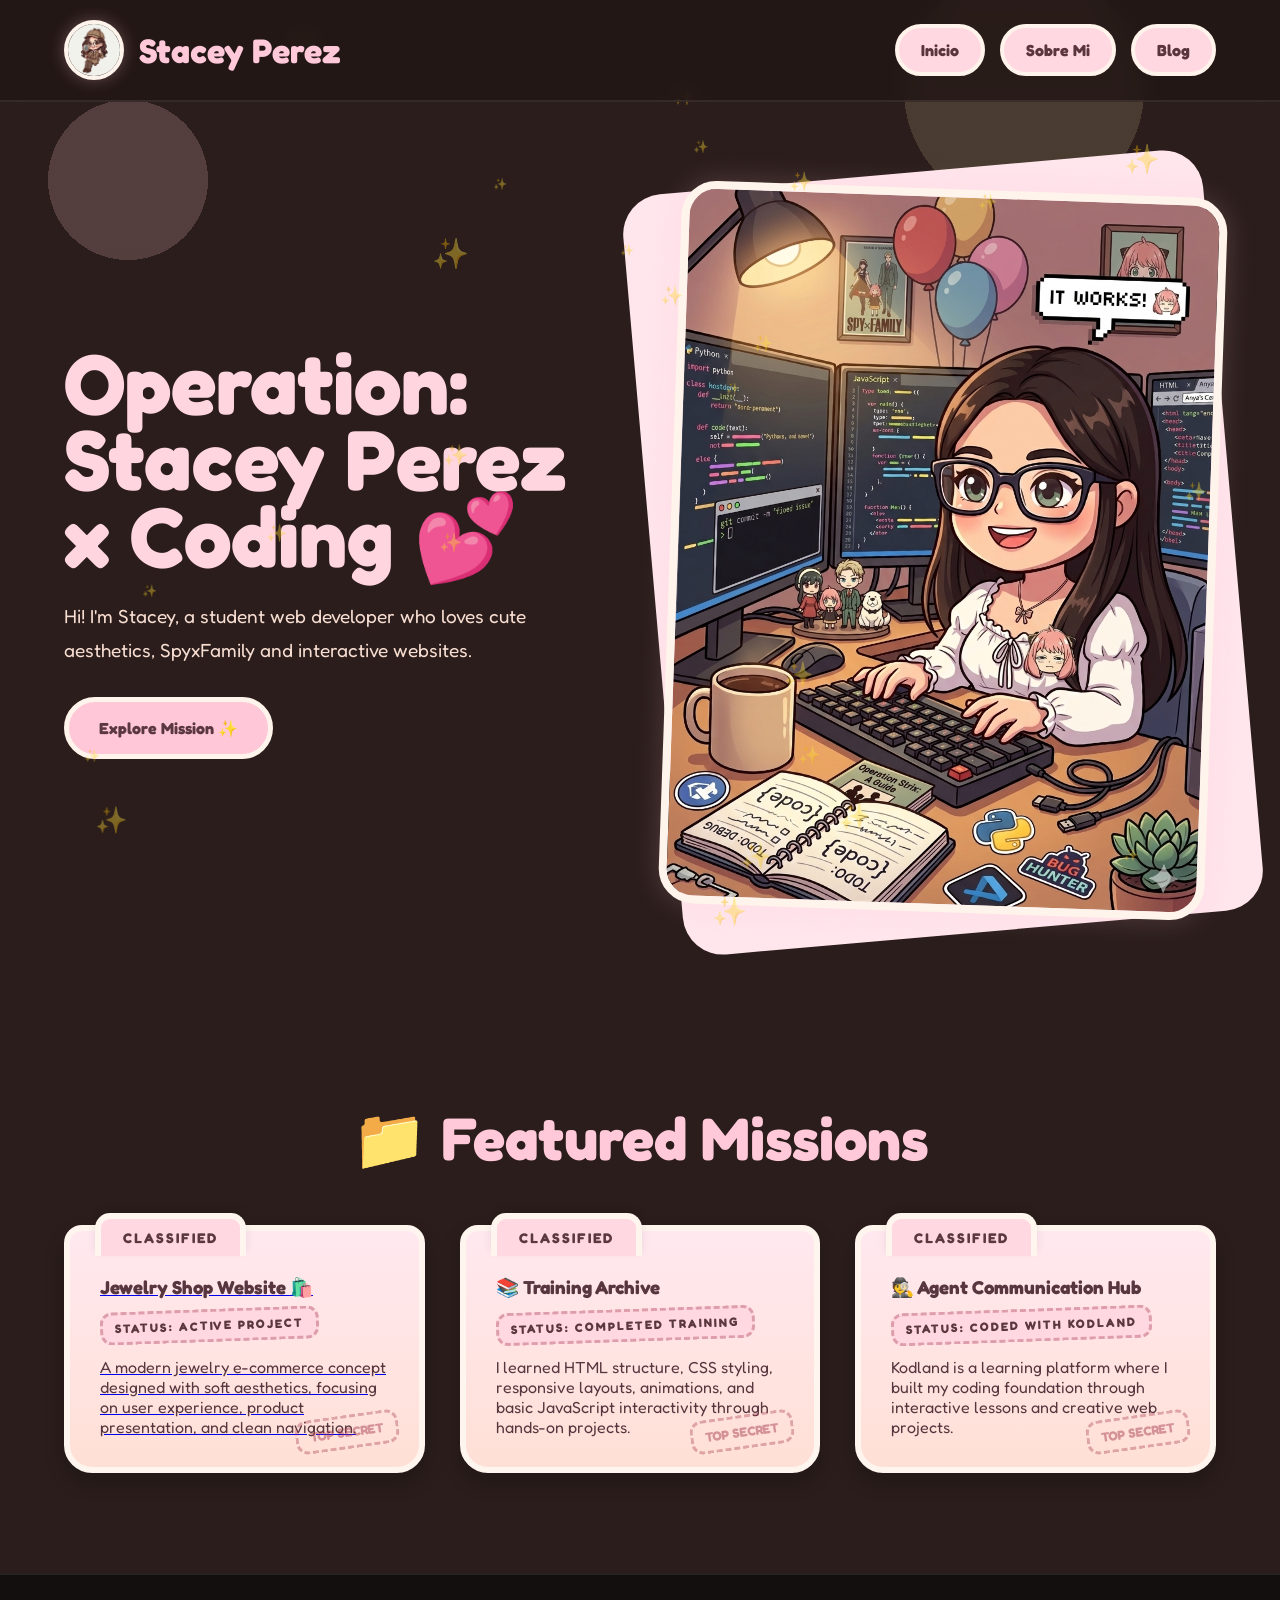
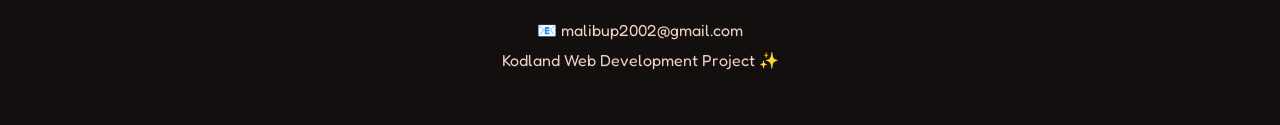
==== index.html @ d01a27fc "MI PORTFOLIO FILES" ====
<!DOCTYPE html>
<html lang="en">
<head>
  <meta charset="UTF-8" />
  <meta name="viewport" content="width=device-width, initial-scale=1.0"/>
  <title>Stacey Perez's Portfolio</title>

  <link rel="stylesheet" href="style.css">
</head>

<body>

<header>

  <nav>

    <div class="logo">

  <img
    src="chibi logo.png"
    alt="Stacey Perez Logo"
  >

  <h1>Stacey Perez</h1>

</div>

    <div class="menu">
      <a href="index.html">Inicio</a>
      <a href="about.html">Sobre Mi</a>
      <a href="blog.html">Blog</a>
    </div>

  </nav>

</header>

<section class="hero">

  <div class="hero-text">

    <h2>
      Operation:<br>
      Stacey Perez x Coding 💕
    </h2>

    <p>
      Hi! I'm Stacey, a student web developer who loves
      cute aesthetics, SpyxFamily and interactive websites.
    </p>

    <a href="about.html" class="button">
      Explore Mission ✨
    </a>

  </div>

  <div class="hero-image">

    <img
      src="chibi coding inicio.png"
      alt="Stacey x Coding"
    >

  </div>

</section>

<section class="projects">

  <h2>📁 Featured Missions</h2>

  <div class="project-grid">

  <!-- CARD 1 -->
  <a href="https://staceyperez15.github.io/" target="_blank" class="card-link">
    <div class="card">

      <h3>Jewelry Shop Website 🛍️</h3>
      <h4 class="status">STATUS: ACTIVE PROJECT</h4>

      <p>
        A modern jewelry e-commerce concept designed with soft aesthetics, focusing on user experience, product presentation, and clean navigation.
      </p>

    </div>
  </a>

  <!-- CARD 2 -->
  <div class="card">

    <h3>📚 Training Archive</h3>

    <h4 class="status">STATUS: COMPLETED TRAINING</h4>

    <p>
      I learned HTML structure, CSS styling, responsive layouts, animations, and basic JavaScript interactivity through hands-on projects.
    </p>

  </div>

  <!-- CARD 3 -->
  <div class="card">

    <h3>🕵️ Agent Communication Hub</h3>

    <h4 class="status">STATUS: CODED WITH KODLAND</h4>

    <p>
      Kodland is a learning platform where I built my coding foundation through interactive lessons and creative web projects.
    </p>

  </div>

</div>

</section>

<footer>

  <p>📧 malibup2002@gmail.com</p>

  <p>
    Kodland Web Development Project ✨
  </p>

</footer>

<script src="script.js"></script>

</body>
</html>
---- style.css ----
@import url('https://fonts.googleapis.com/css2?family=Fredoka:wght@400;500;700&display=swap');

*{
  margin:0;
  padding:0;
  box-sizing:border-box;
}

body{
  font-family:'Fredoka',sans-serif;
  background:#2a1d1b;
  color:#fff4eb;
  overflow-x:hidden;
}

/* background */

body::before{
  content:"";
  position:fixed;
  inset:0;

  background:
    radial-gradient(circle at 10% 20%, rgba(255,192,203,.2) 0 80px, transparent 80px),
    radial-gradient(circle at 80% 10%, rgba(255,238,180,.15) 0 120px, transparent 120px),
    radial-gradient(circle at 70% 70%, rgba(255,210,220,.15) 0 90px, transparent 90px);

  z-index:-2;
}

/* navbar */

.logo{
  display:flex;
  align-items:center;
  gap:15px;
}

.logo img{
  width:60px;
  height:60px;

  object-fit:cover;

  border-radius:50%;

  border:4px solid #fff4eb;

  background:#ffd8e1;

  box-shadow:0 0 15px rgba(255,192,203,.3);
}

header{
  position:sticky;
  top:0;
  z-index:999;

  background:rgba(35,23,22,.85);
  backdrop-filter:blur(10px);

  border-bottom:2px solid rgba(255,255,255,.08);

  padding:20px 5%;
}

nav{
  display:flex;
  justify-content:space-between;
  align-items:center;
}

nav h1{
  font-size:34px;
  color:#ffc9da;
}

.menu{
  display:flex;
  gap:15px;
}

.menu a{
  text-decoration:none;

  background:#ffd8e1;
  color:#5a353d;

  padding:12px 22px;

  border-radius:999px;

  border:4px solid #fff3eb;

  font-weight:bold;

  transition:.3s;
}

.menu a:hover{
  transform:translateY(-4px) rotate(-2deg);
}

/* hero */

.hero{
  width:90%;
  max-width:1350px;

  margin:auto;
  min-height:100vh;

  display:grid;
  grid-template-columns:repeat(auto-fit,minmax(320px,1fr));

  align-items:center;
  gap:60px;

  padding:80px 0;
}

.hero-text h2{
  font-size:85px;
  line-height:.9;

  color:#ffd5e0;

  margin-bottom:25px;
}

.hero-text p{
  font-size:19px;
  line-height:1.8;

  color:#f7ddd1;

  margin-bottom:30px;
}

.button{
  display:inline-block;

  background:#ffc7d7;
  color:#5b3840;

  padding:16px 30px;

  border-radius:999px;

  border:5px solid #fff4eb;

  text-decoration:none;

  font-weight:bold;

  transition:.3s;
}

.button:hover{
  transform:scale(1.08);
}

/* image */

.hero-image{
  position:relative;
}

.hero-image::before{
  content:"";

  position:absolute;
  inset:-18px;

  background:#ffe5ec;

  border-radius:40px;

  transform:rotate(-5deg);

  z-index:-1;
}

.hero-image img{
  width:100%;

  border-radius:35px;

  border:8px solid #fff4eb;

  transform:rotate(2deg);

  box-shadow:0 0 30px rgba(255,192,203,.2);
}

/* sections */

.projects,
.blog-page,
.about-page{
  width:90%;
  max-width:1350px;

  margin:auto;
  padding:100px 0;
}

.projects h2,
.blog-page h2,
.about-text h2{
  text-align:center;
  font-size:60px;
  margin-bottom:50px;
}

/* individual colors */
.projects h2{
  color:#ffc9da;
}

.blog-page h2{
  color:#ffc9da;
}

.about-text h2{
  color:#5b3840;
}

/* grids */

.project-grid,
.blog-grid{
  display:grid;
  grid-template-columns:repeat(auto-fit,minmax(280px,1fr));
  gap:35px;
}

/* cards */
.card,
.blog-card{
  position:relative;

  background:linear-gradient(#ffe8ef,#ffe0d6);

  color:#58363f;

  padding:45px 30px 30px;

  border-radius:18px 18px 28px 28px;

  border:6px solid #fff5ef;

  box-shadow:0 10px 20px rgba(0,0,0,.18);

  transition:.3s;

  overflow:visible;
}

.about-text{
  position:relative;

  background:linear-gradient(#ffe8ef,#ffe0d6);

  color:#58363f;

  padding:55px 35px 35px;

  border-radius:18px 18px 28px 28px;

  border:6px solid #fff5ef;

  box-shadow:0 10px 20px rgba(0,0,0,.18);

  transition:.3s;

  overflow:visible;
}

/* folder tab */
.about-text::before{
  content:"AGENT PROFILE";

  position:absolute;

  top:-18px;
  left:25px;

  background:#ffd8e1;

  color:#5b3840;

  padding:10px 22px;

  border-radius:15px 15px 0 0;

  border:6px solid #fff5ef;
  border-bottom:none;

  font-size:14px;
  font-weight:bold;
  letter-spacing:2px;

  box-shadow:0 -4px 10px rgba(0,0,0,.08);
}

/* hover */
.about-text:hover{
  transform:translateY(-10px) rotate(-1deg);
}

/* stamp */
.about-text::after{
  content:"CONFIDENTIAL";

  position:absolute;

  bottom:20px;
  right:25px;

  font-size:13px;
  font-weight:bold;

  color:rgba(160,50,70,.45);

  border:3px dashed rgba(160,50,70,.35);

  padding:6px 12px;

  border-radius:12px;

  transform:rotate(-8deg);
}

/* folder tab */

.card::before,
.blog-card::before{
  content:"CLASSIFIED";

  position:absolute;

  top:-18px;
  left:25px;

  background:#ffd8e1;

  color:#5b3840;

  padding:10px 22px;

  border-radius:15px 15px 0 0;

  border:6px solid #fff5ef;
  border-bottom:none;

  font-size:14px;
  font-weight:bold;
  letter-spacing:2px;

  box-shadow:0 -4px 10px rgba(0,0,0,.08);
}

/* hover */

.card:hover,
.blog-card:hover,
.about-text:hover{
  transform:translateY(-10px) rotate(-1deg);
}

/* optional stamp */

.card::after{
  content:"TOP SECRET";

  position:absolute;

  bottom:18px;
  right:20px;

  font-size:13px;
  font-weight:bold;

  color:rgba(160,50,70,.45);

  border:3px dashed rgba(160,50,70,.35);

  padding:6px 12px;

  border-radius:12px;

  transform:rotate(-8deg);
}

.status{
  display:inline-block;

  margin:10px 0 15px;

  padding:6px 12px;

  font-size:12px;
  letter-spacing:2px;
  font-weight:bold;

  color:#5b3840;

  background:#ffd8e1;

  border:3px dashed rgba(160,50,70,.35);

  border-radius:12px;

  transform:rotate(-2deg);
}

/* about */

.about-page{
  display:grid;
  grid-template-columns:repeat(auto-fit,minmax(320px,1fr));
  gap:50px;
  align-items:center;
}

.about-image img{
  width:100%;

  border-radius:35px;

  border:8px solid #fff4eb;

  transform:rotate(3deg);
}

/* footer */

footer{
  background:#140f0f;

  text-align:center;

  padding:45px 5%;

  border-top:2px solid rgba(255,255,255,.08);
}

footer p{
  color:#ecd3c6;
  margin-bottom:10px;
}

.typing::after{
  content:"|";
  margin-left:5px;
  animation:blink 0.8s infinite;
  color:#5b3840;
  font-weight:bold;
}

@keyframes blink{
  0%,50%{opacity:1;}
  51%,100%{opacity:0;}
}

/* mobile */

@media(max-width:768px){

  nav{
    flex-direction:column;
    gap:20px;
  }

  .menu{
    flex-wrap:wrap;
    justify-content:center;
  }

  .hero-text h2{
    font-size:58px;
  }

}
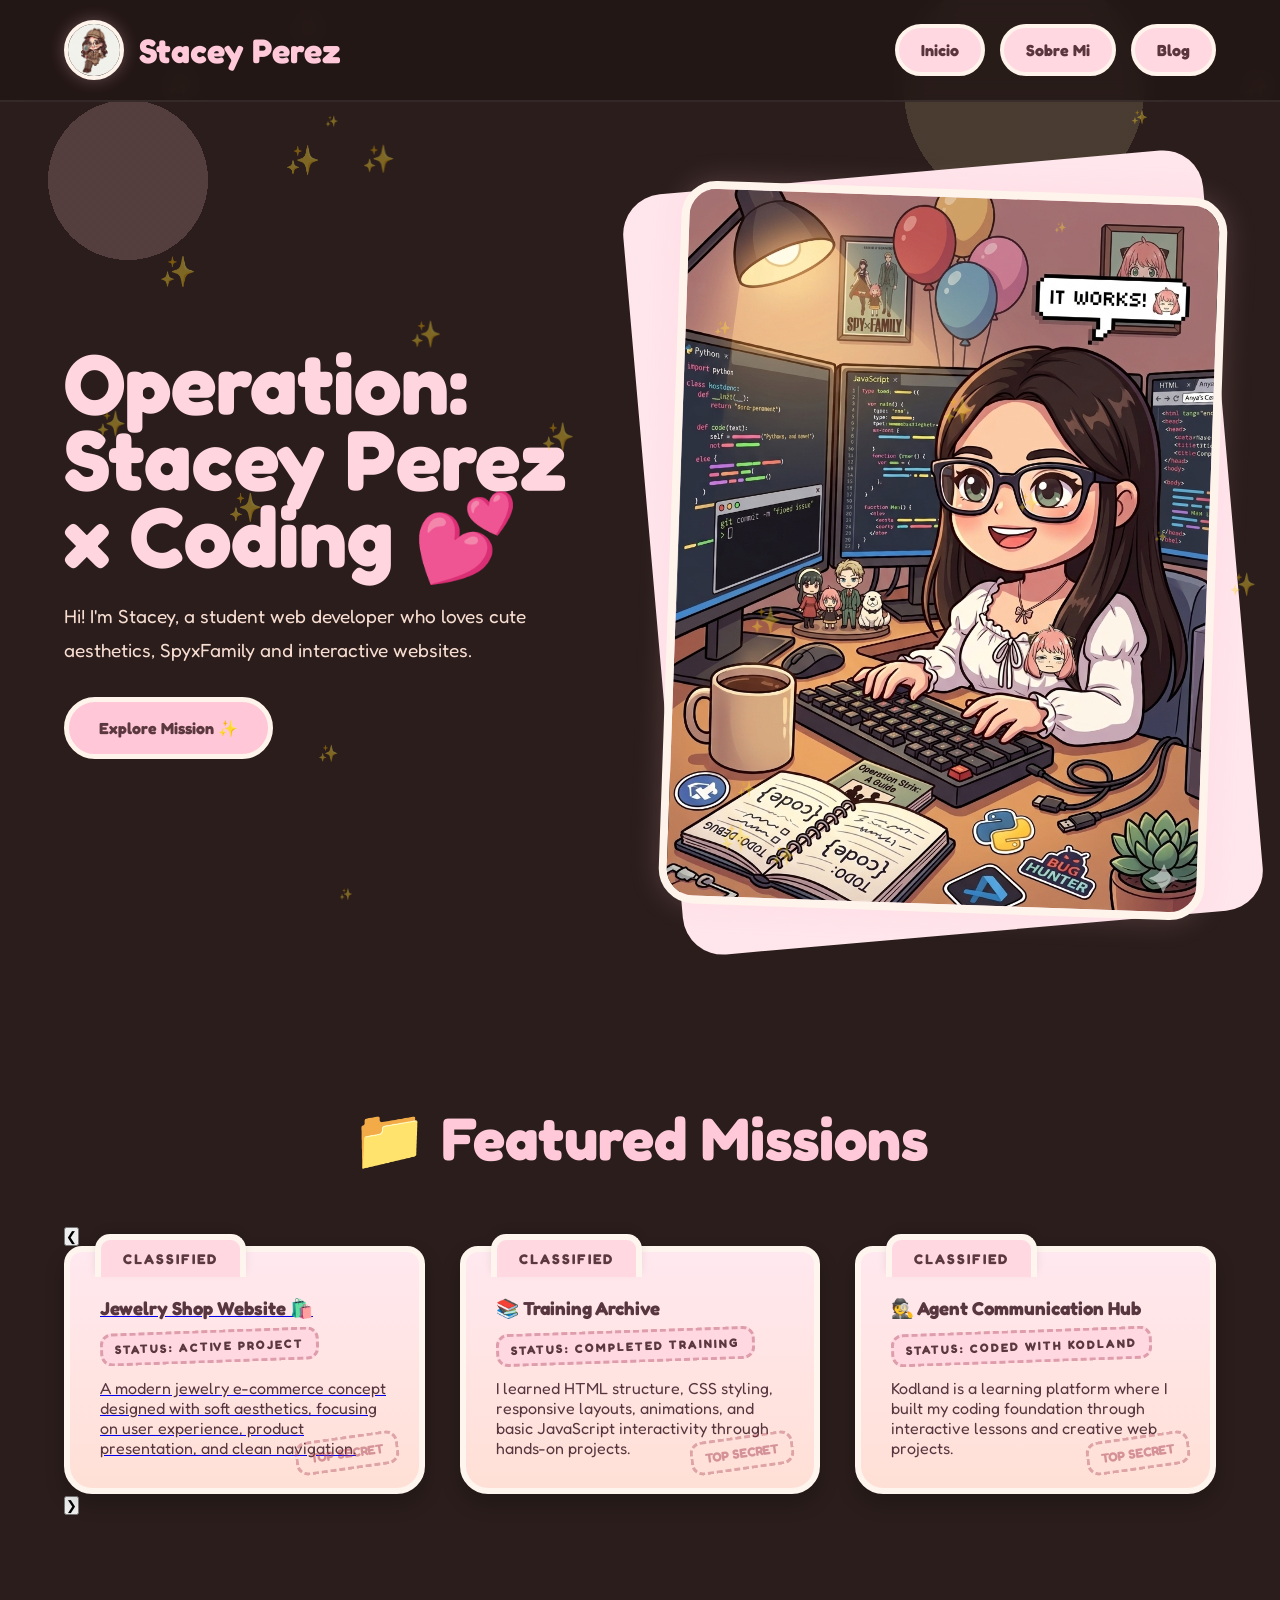
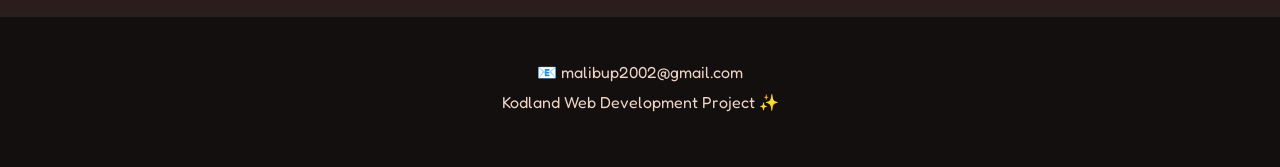
==== commit ed56e76f: "new index.html" ====
--- a/index.html
+++ b/index.html
@@ -14,24 +14,28 @@
 
   <nav>
 
-    <div class="logo">
+  <div class="logo">
 
-  <img
-    src="chibi logo.png"
-    alt="Stacey Perez Logo"
-  >
+    <img
+      src="chibi logo.png"
+      alt="Stacey Perez Logo"
+    >
 
-  <h1>Stacey Perez</h1>
+    <h1>Stacey Perez</h1>
 
-</div>
+  </div>
 
-    <div class="menu">
-      <a href="index.html">Inicio</a>
-      <a href="about.html">Sobre Mi</a>
-      <a href="blog.html">Blog</a>
-    </div>
+  <div class="burger-menu" id="hamburger">
+    <span></span>
+  </div>
 
-  </nav>
+  <div class="menu" id="menu">
+    <a href="index.html">Inicio</a>
+    <a href="about.html">Sobre Mi</a>
+    <a href="blog.html">Blog</a>
+  </div>
+
+</nav>
 
 </header>
 
@@ -70,47 +74,59 @@
 
   <h2>📁 Featured Missions</h2>
 
-  <div class="project-grid">
+  <div class="carousel-container">
 
-  <!-- CARD 1 -->
-  <a href="https://staceyperez15.github.io/" target="_blank" class="card-link">
+  <button class="carousel-btn left" id="leftBtn">
+    ❮
+  </button>
+
+  <div class="project-grid" id="carousel">
+
+    <!-- CARD 1 -->
+    <a href="https://staceyperez15.github.io/" target="_blank" class="card-link">
+      <div class="card">
+
+        <h3>Jewelry Shop Website 🛍️</h3>
+        <h4 class="status">STATUS: ACTIVE PROJECT</h4>
+
+        <p>
+          A modern jewelry e-commerce concept designed with soft aesthetics, focusing on user experience, product presentation, and clean navigation.
+        </p>
+
+      </div>
+    </a>
+
+    <!-- CARD 2 -->
     <div class="card">
 
-      <h3>Jewelry Shop Website 🛍️</h3>
-      <h4 class="status">STATUS: ACTIVE PROJECT</h4>
+      <h3>📚 Training Archive</h3>
+
+      <h4 class="status">STATUS: COMPLETED TRAINING</h4>
 
       <p>
-        A modern jewelry e-commerce concept designed with soft aesthetics, focusing on user experience, product presentation, and clean navigation.
+        I learned HTML structure, CSS styling, responsive layouts, animations, and basic JavaScript interactivity through hands-on projects.
       </p>
 
     </div>
-  </a>
 
-  <!-- CARD 2 -->
-  <div class="card">
+    <!-- CARD 3 -->
+    <div class="card">
 
-    <h3>📚 Training Archive</h3>
+      <h3>🕵️ Agent Communication Hub</h3>
 
-    <h4 class="status">STATUS: COMPLETED TRAINING</h4>
+      <h4 class="status">STATUS: CODED WITH KODLAND</h4>
 
-    <p>
-      I learned HTML structure, CSS styling, responsive layouts, animations, and basic JavaScript interactivity through hands-on projects.
-    </p>
+      <p>
+        Kodland is a learning platform where I built my coding foundation through interactive lessons and creative web projects.
+      </p>
+
+    </div>
 
   </div>
 
-  <!-- CARD 3 -->
-  <div class="card">
-
-    <h3>🕵️ Agent Communication Hub</h3>
-
-    <h4 class="status">STATUS: CODED WITH KODLAND</h4>
-
-    <p>
-      Kodland is a learning platform where I built my coding foundation through interactive lessons and creative web projects.
-    </p>
-
-  </div>
+  <button class="carousel-btn right" id="rightBtn">
+    ❯
+  </button>
 
 </div>
 
@@ -129,4 +145,4 @@
 <script src="script.js"></script>
 
 </body>
-</html>+</html>
